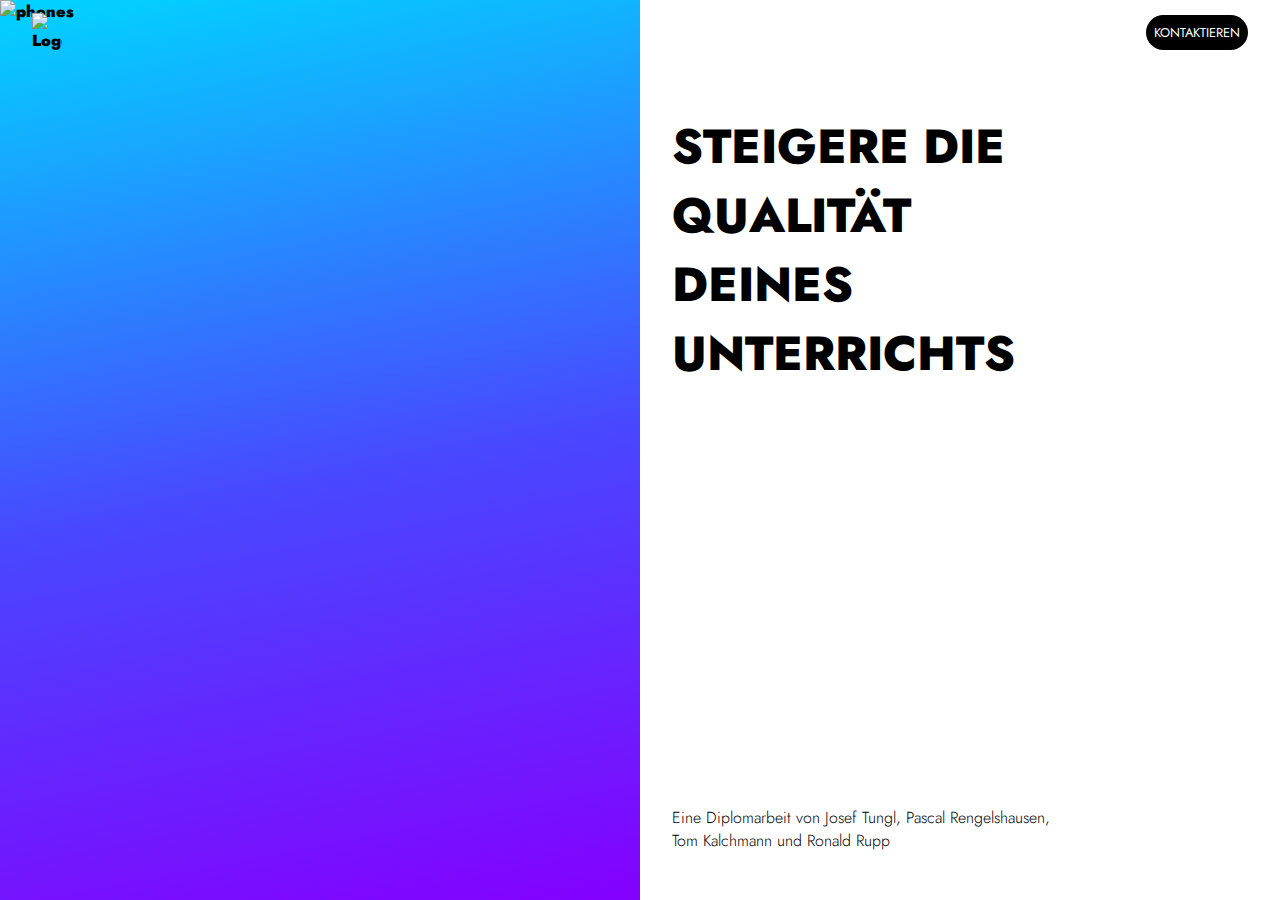
==== index.html @ 9eaa9b02 "corrected" ====
<!DOCTYPE html>
<html lang="en">
  <head>
    <meta charset="UTF-8" />
    <meta name="viewport" content="width=device-width, initial-scale=1.0" />
    <link
      href="https://fonts.googleapis.com/css2?family=Jost:wght@100;200;300;400;500;600;800&display=swap"
      rel="stylesheet"
    />
    <link rel="icon" type="image/png" href="./images/favicon.ico" />
    <link rel="stylesheet" href="./stylesheets/style.css" />
    <title>CheckIt - Steigere die Qualität deines Unterrichts</title>
  </head>

  <body>
    <div class="container">
      <div class="header">
        <img src="./images/Element_1.svg" alt="Logo" width="30" />
        <a href="mailto:contact@noname.jetzt" class="contactBTN"
          >kontaktieren</a
        >
      </div>
      <div class="leftsection">
        <img
          src="./images/mockupIphones.png"
          class="product-img"
          alt="phones"
        />
      </div>
      <div class="rightsection">
        <h1 class="title">STEIGERE DIE QUALITÄT DEINES UNTERRICHTS</h1>
        <p class="text">
          Eine Diplomarbeit von Josef Tungl, Pascal Rengelshausen, Tom Kalchmann
          und Ronald Rupp
        </p>
      </div>
    </div>
  </body>
</html>
---- stylesheets/style.css ----
html{
  box-sizing: border-box;
}
*, *:before, *:after {
  box-sizing: inherit;
}
body {
  font-family: "Jost", sans-serif;
  font-weight: 900;
  margin: 0px;
}
.container{
 display: flex;
 flex-wrap: wrap;
}
.header{
  position: absolute;
  width: 100%;
  height: 4rem;
  top: 0px;
  display: flex;
  align-items: center;
  padding: 0px 2rem;
  justify-content: space-between;
}
.contactBTN{
  background-color: black;
  padding: 0.5rem;
  border-radius: 20px;
  color: white;
  text-transform: uppercase;
  text-decoration: none;
  font-size: 0.8rem;
  font-weight: 400;
}
.title{
  max-width: 70%;
  font-weight: 800;
  margin-top: 5rem;
  font-size: 3rem;
}
.product-img {
  width: 100%;
  height: 100%;
  object-fit: contain;
}
.leftsection {
  display: flex;
  width: 50%;
  height: 100vh;
  background: linear-gradient(
    349deg,
    rgba(132, 0, 255, 1) 0%,
    rgba(72, 72, 255, 1) 47%,
    rgba(0, 212, 255, 1) 100%
  );
}
.rightsection {
  display: flex;
  flex-direction: column;
  justify-content: space-between;
  width: 50%;
  padding: 2rem;
  height: 100vh;
}
.text {
  font-weight: 300;
  max-width: 70%;
}

@media only screen and (max-width: 768px) {
  .leftsection {
    display: flex;
    width: 100%;
    flex: none;
    height: 50vh;
  }
  .rightsection {
    width: 100%;
    height: 50vh;
  }
  .title{
    font-size: 2rem;
  }
}
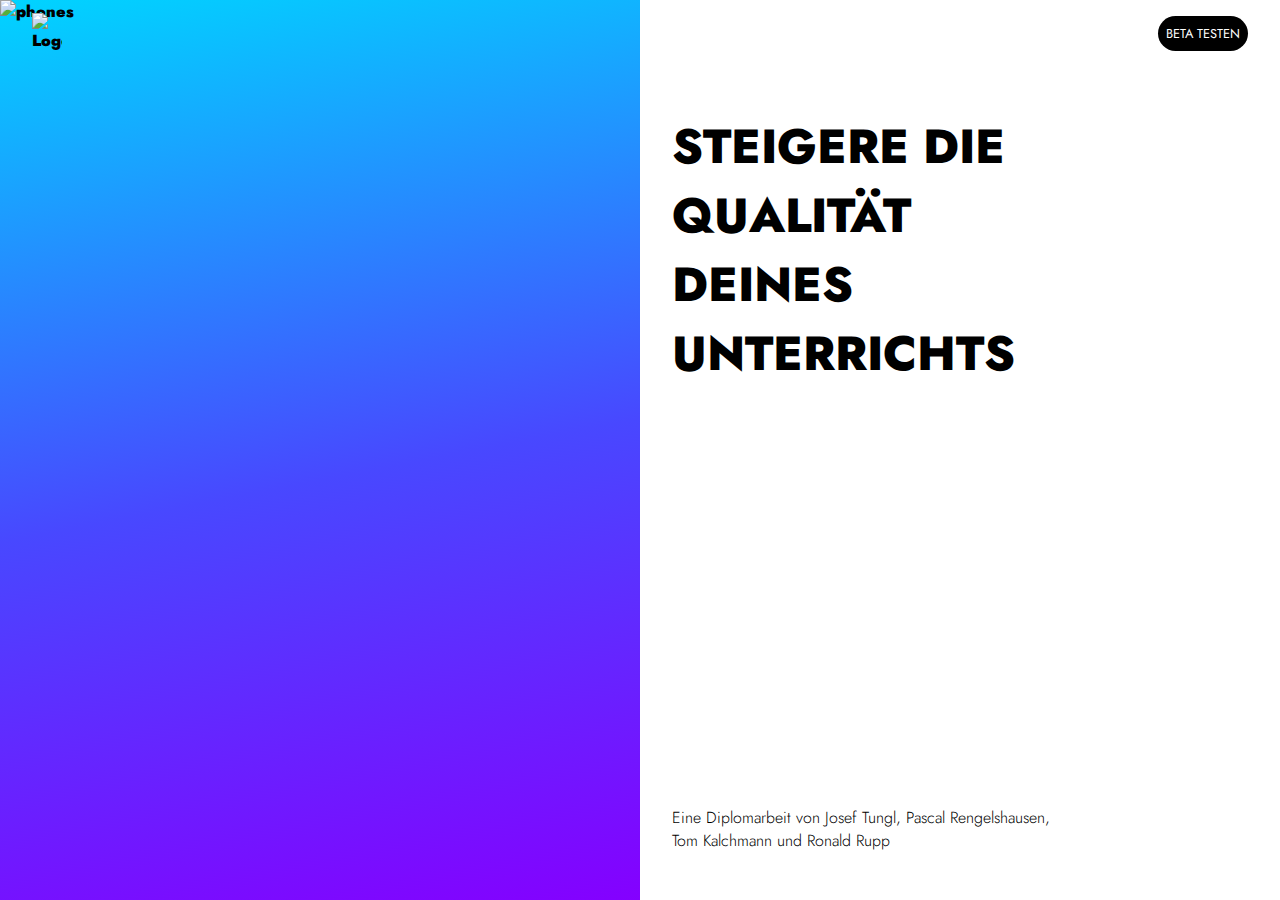
==== commit 96968684: "added "beta testen" btn" ====
--- a/index.html
+++ b/index.html
@@ -16,9 +16,14 @@
     <div class="container">
       <div class="header">
         <img src="./images/Element_1.svg" alt="Logo" width="30" />
-        <a href="mailto:contact@noname.jetzt" class="contactBTN"
-          >kontaktieren</a
-        >
+        <div>
+          <a
+            href="mailto:contact@noname.jetzt"
+            class="contactBTN contactBTN-outline"
+            >kontaktieren</a
+          >
+          <a href="https://noname.jetzt" class="contactBTN">BETA testen</a>
+        </div>
       </div>
       <div class="leftsection">
         <img
--- a/stylesheets/style.css
+++ b/stylesheets/style.css
@@ -32,6 +32,9 @@
   text-decoration: none;
   font-size: 0.8rem;
   font-weight: 400;
+}
+.contactBTN-outline{
+  background-color: transparent;
 }
 .title{
   max-width: 70%;
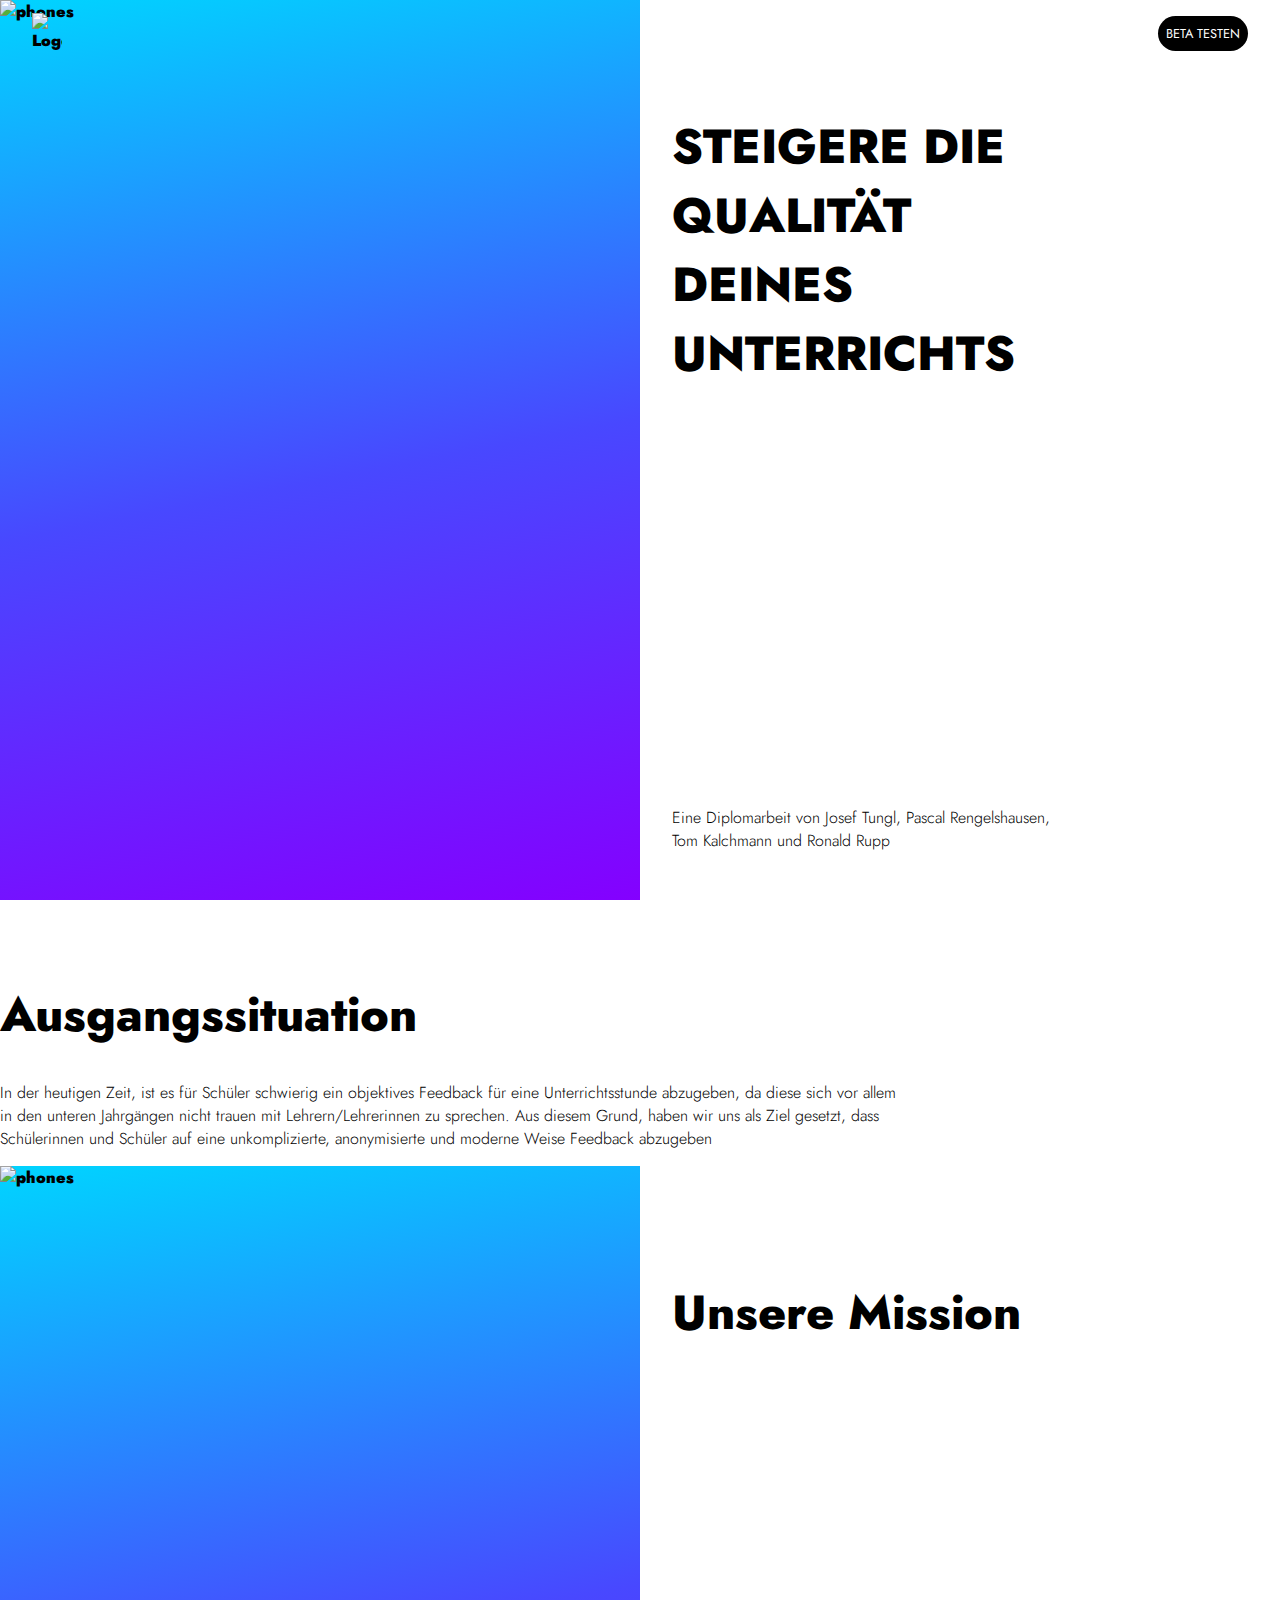
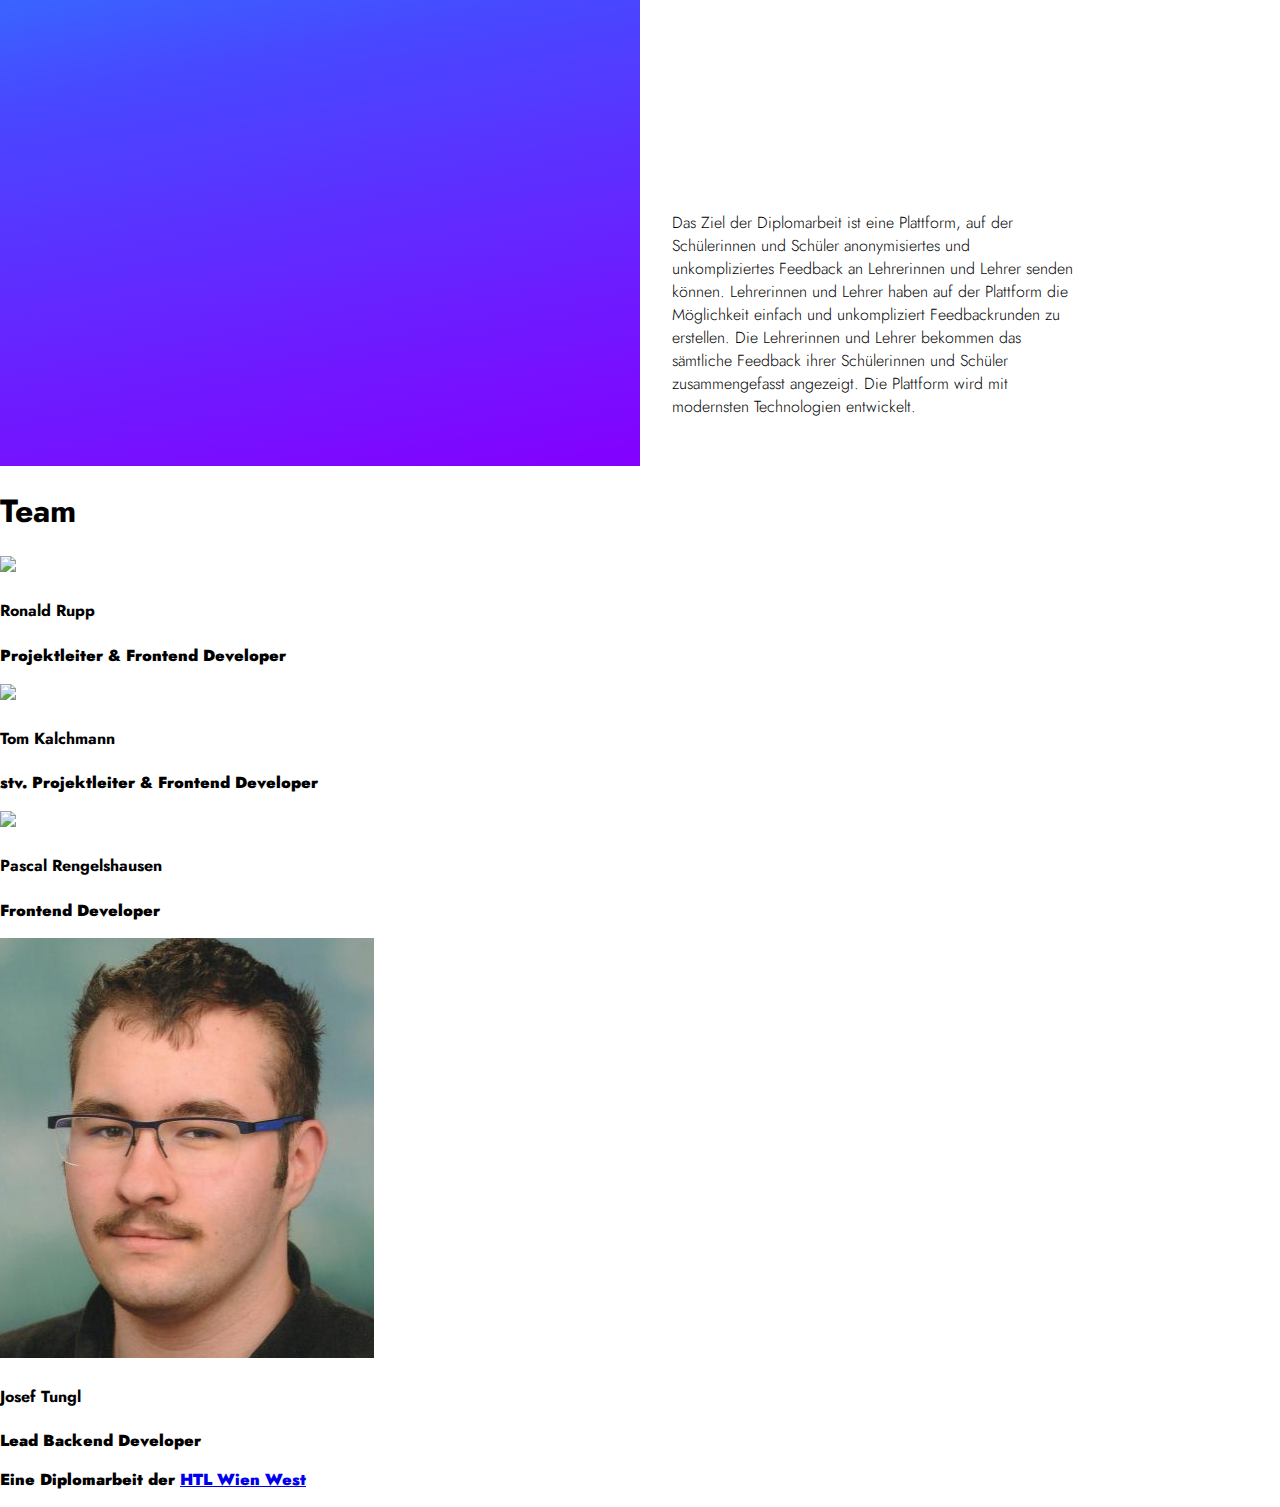
==== commit 3cc13a70: "modified josef's picture" ====
--- a/index.html
+++ b/index.html
@@ -40,5 +40,74 @@
         </p>
       </div>
     </div>
+    <div class="only-text">
+      <h1 class="title">Ausgangssituation</h1>
+      <p class="text">
+        In der heutigen Zeit, ist es für Schüler schwierig ein objektives
+        Feedback für eine Unterrichtsstunde abzugeben, da diese sich vor allem
+        in den unteren Jahrgängen nicht trauen mit Lehrern/Lehrerinnen zu
+        sprechen. Aus diesem Grund, haben wir uns als Ziel gesetzt, dass
+        Schülerinnen und Schüler auf eine unkomplizierte, anonymisierte und
+        moderne Weise Feedback abzugeben
+      </p>
+    </div>
+    <div class="container">
+      <div class="leftsection non-lin">
+        <img
+          src="./images/iphone_flying-removebg.png"
+          class="product-img"
+          alt="phones"
+        />
+      </div>
+      <div class="rightsection">
+        <h1 class="title">Unsere Mission</h1>
+        <p class="text">
+          Das Ziel der Diplomarbeit ist eine Plattform, auf der Schülerinnen und
+          Schüler anonymisiertes und unkompliziertes Feedback an Lehrerinnen und
+          Lehrer senden können. Lehrerinnen und Lehrer haben auf der Plattform
+          die Möglichkeit einfach und unkompliziert Feedbackrunden zu erstellen.
+          Die Lehrerinnen und Lehrer bekommen das sämtliche Feedback ihrer
+          Schülerinnen und Schüler zusammengefasst angezeigt. Die Plattform wird
+          mit modernsten Technologien entwickelt.
+        </p>
+      </div>
+    </div>
+    <div class="team">
+      <h1>Team</h1>
+      <div class="team-container">
+        <div class="team-item">
+          <img
+            src="https://lh3.googleusercontent.com/a-/AOh14GjMAvOYKv9DfyBpfC9-8V48QbS8tJQeGuQte1y7=s192-c-rg"
+            class="team-pic"
+          />
+          <h4 class="name">Ronald Rupp</h4>
+          <p class="role">Projektleiter & Frontend Developer</p>
+        </div>
+        <div class="team-item">
+          <img src="https://cdn.discordapp.com/emojis/545990824920481815.png?v=1" class="team-pic" />
+          <h4 class="name">Tom Kalchmann</h4>
+          <p class="role">stv. Projektleiter & Frontend Developer</p>
+        </div>
+        <div class="team-item">
+          <img src="images/PHOTO-2020-11-02-16-17-59.jpg" class="team-pic" />
+          <h4 class="name">Pascal Rengelshausen</h4>
+          <p class="role">Frontend Developer</p>
+        </div>
+        <div class="team-item">
+          <img
+            src="images/unknown-user.png"
+            class="team-pic"
+          />
+          <h4 class="name">Josef Tungl</h4>
+          <p class="role">Lead Backend Developer</p>
+        </div>
+      </div>
+    </div>
+    <div class="school">
+      <p>
+        Eine Diplomarbeit der
+        <a href="https://htlwienwest.at" target="_blank">HTL Wien West</a>
+      </p>
+    </div>
   </body>
 </html>
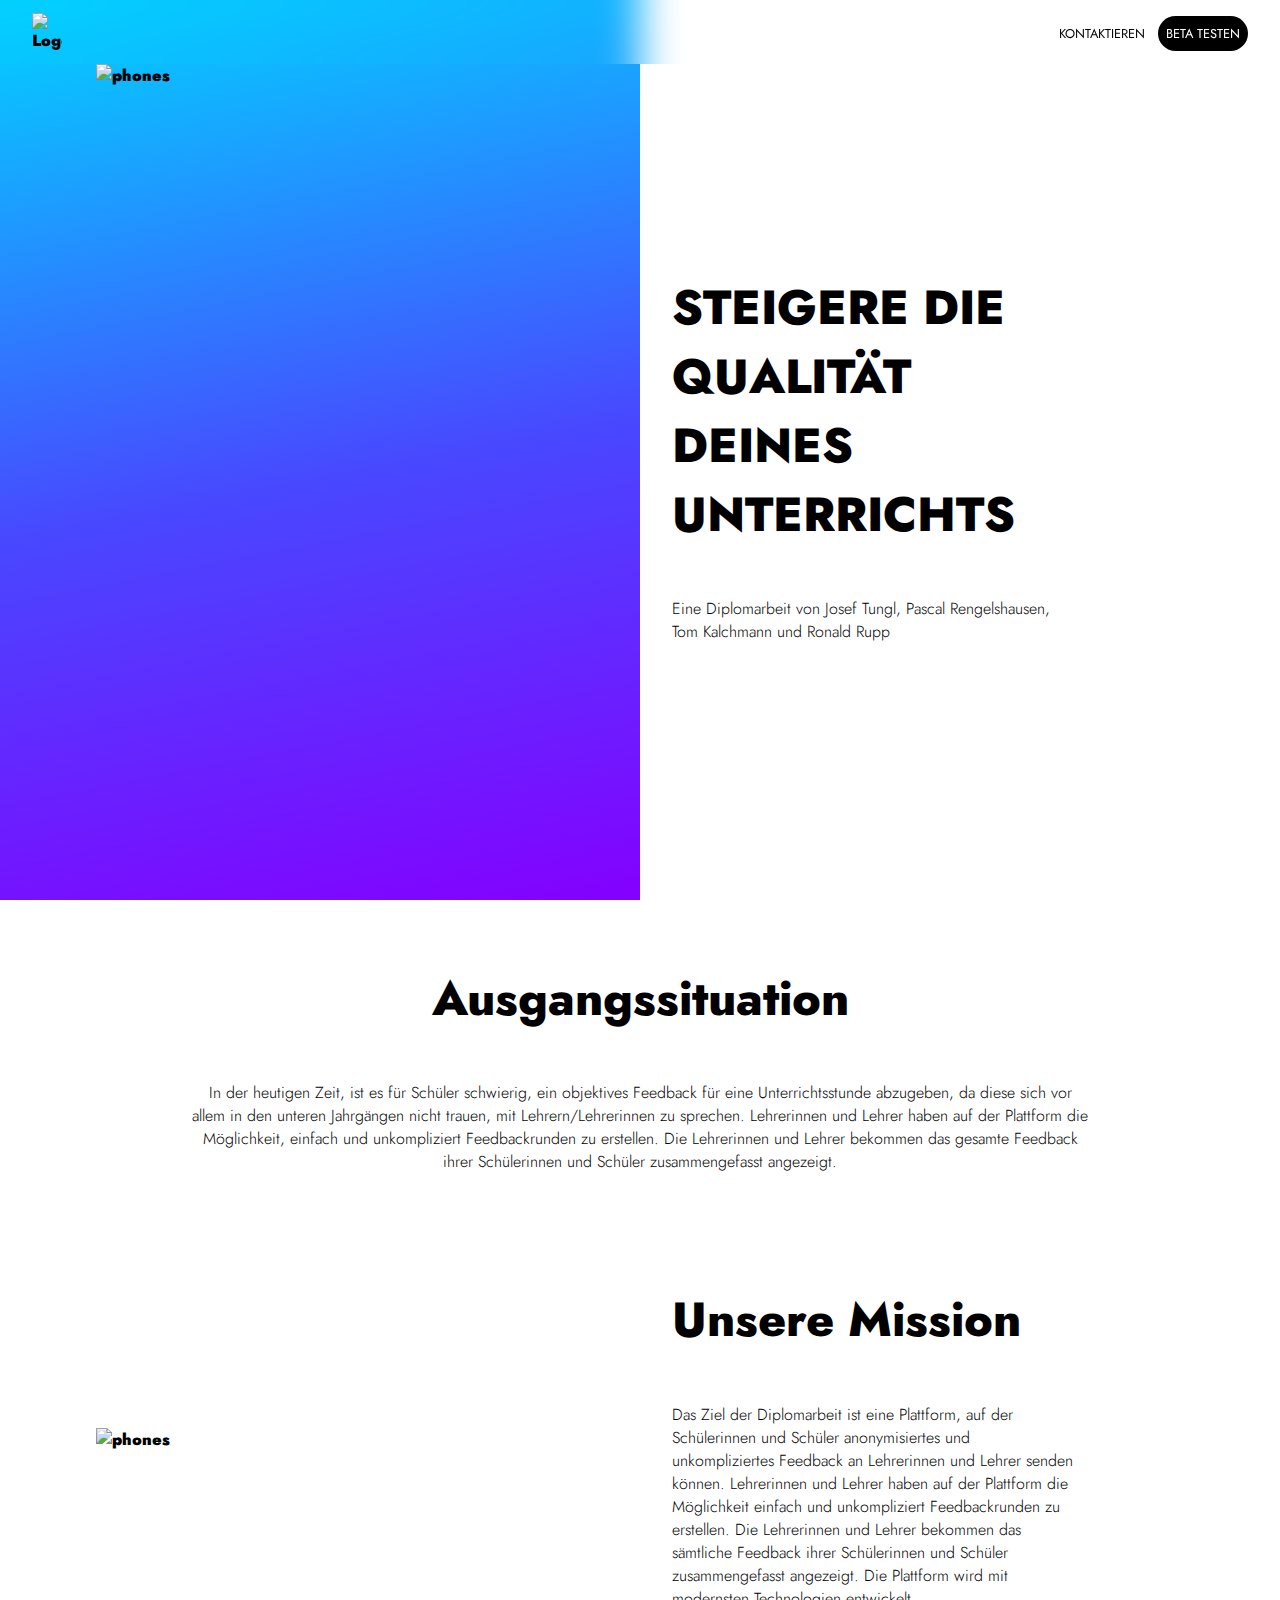
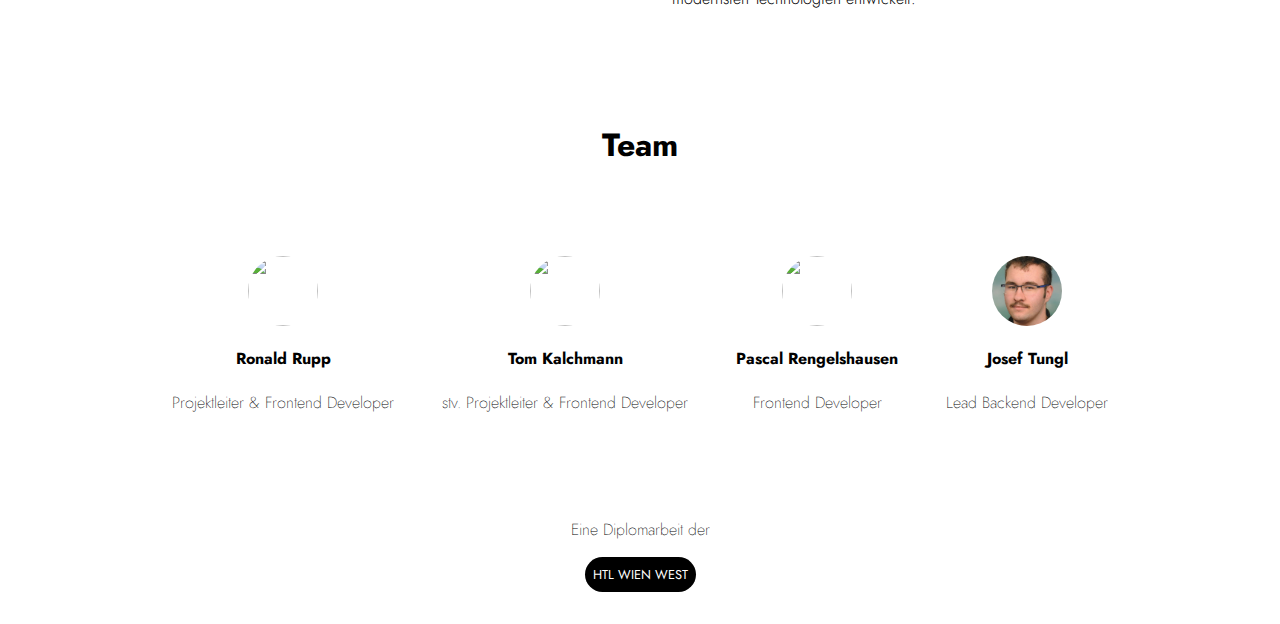
==== commit 79d0ad3a: "modified" ====
--- a/index.html
+++ b/index.html
@@ -25,7 +25,7 @@
           <a href="https://noname.jetzt" class="contactBTN">BETA testen</a>
         </div>
       </div>
-      <div class="leftsection">
+      <div class="leftsection" style="padding-top: 4rem">
         <img
           src="./images/mockupIphones.png"
           class="product-img"
@@ -43,23 +43,24 @@
     <div class="only-text">
       <h1 class="title">Ausgangssituation</h1>
       <p class="text">
-        In der heutigen Zeit, ist es für Schüler schwierig ein objektives
+        In der heutigen Zeit, ist es für Schüler schwierig, ein objektives
         Feedback für eine Unterrichtsstunde abzugeben, da diese sich vor allem
-        in den unteren Jahrgängen nicht trauen mit Lehrern/Lehrerinnen zu
-        sprechen. Aus diesem Grund, haben wir uns als Ziel gesetzt, dass
-        Schülerinnen und Schüler auf eine unkomplizierte, anonymisierte und
-        moderne Weise Feedback abzugeben
+        in den unteren Jahrgängen nicht trauen, mit Lehrern/Lehrerinnen zu
+        sprechen. Lehrerinnen und Lehrer haben auf der Plattform die
+        Möglichkeit, einfach und unkompliziert Feedbackrunden zu erstellen. Die
+        Lehrerinnen und Lehrer bekommen das gesamte Feedback ihrer Schülerinnen
+        und Schüler zusammengefasst angezeigt.
       </p>
     </div>
     <div class="container">
-      <div class="leftsection non-lin">
+      <div class="leftsection non-lin sm">
         <img
           src="./images/iphone_flying-removebg.png"
           class="product-img"
           alt="phones"
         />
       </div>
-      <div class="rightsection">
+      <div class="rightsection sm">
         <h1 class="title">Unsere Mission</h1>
         <p class="text">
           Das Ziel der Diplomarbeit ist eine Plattform, auf der Schülerinnen und
@@ -84,7 +85,10 @@
           <p class="role">Projektleiter & Frontend Developer</p>
         </div>
         <div class="team-item">
-          <img src="https://cdn.discordapp.com/emojis/545990824920481815.png?v=1" class="team-pic" />
+          <img
+            src="https://cdn.discordapp.com/emojis/545990824920481815.png?v=1"
+            class="team-pic"
+          />
           <h4 class="name">Tom Kalchmann</h4>
           <p class="role">stv. Projektleiter & Frontend Developer</p>
         </div>
@@ -94,20 +98,15 @@
           <p class="role">Frontend Developer</p>
         </div>
         <div class="team-item">
-          <img
-            src="images/unknown-user.png"
-            class="team-pic"
-          />
+          <img src="images/unknown-user.png" class="team-pic" />
           <h4 class="name">Josef Tungl</h4>
           <p class="role">Lead Backend Developer</p>
         </div>
       </div>
     </div>
     <div class="school">
-      <p>
-        Eine Diplomarbeit der
-        <a href="https://htlwienwest.at" target="_blank">HTL Wien West</a>
-      </p>
+      <p>Eine Diplomarbeit der</p>
+      <a href="https://htlwienwest.at" class="contactBTN">HTL Wien West</a>
     </div>
   </body>
 </html>
--- a/stylesheets/style.css
+++ b/stylesheets/style.css
@@ -1,20 +1,25 @@
-html{
+html {
   box-sizing: border-box;
 }
-*, *:before, *:after {
+*,
+*:before,
+*:after {
   box-sizing: inherit;
 }
 body {
   font-family: "Jost", sans-serif;
   font-weight: 900;
   margin: 0px;
+  font-size: 16px;
 }
-.container{
- display: flex;
- flex-wrap: wrap;
+.container {
+  display: flex;
+  flex-wrap: wrap;
+  justify-content: center;
+  align-items: center;
 }
-.header{
-  position: absolute;
+.header {
+  position: fixed;
   width: 100%;
   height: 4rem;
   top: 0px;
@@ -22,8 +27,10 @@
   align-items: center;
   padding: 0px 2rem;
   justify-content: space-between;
+  backdrop-filter: blur(20px);
+  -webkit-backdrop-filter: blur(20px);
 }
-.contactBTN{
+.contactBTN {
   background-color: black;
   padding: 0.5rem;
   border-radius: 20px;
@@ -33,22 +40,24 @@
   font-size: 0.8rem;
   font-weight: 400;
 }
-.contactBTN-outline{
+.contactBTN-outline {
   background-color: transparent;
+  color: black
 }
-.title{
+.title {
   max-width: 70%;
   font-weight: 800;
-  margin-top: 5rem;
   font-size: 3rem;
 }
 .product-img {
-  width: 100%;
+  width: 70%;
   height: 100%;
   object-fit: contain;
 }
 .leftsection {
   display: flex;
+  justify-content: center;
+  align-items: center;
   width: 50%;
   height: 100vh;
   background: linear-gradient(
@@ -61,7 +70,7 @@
 .rightsection {
   display: flex;
   flex-direction: column;
-  justify-content: space-between;
+  justify-content: center;
   width: 50%;
   padding: 2rem;
   height: 100vh;
@@ -70,19 +79,78 @@
   font-weight: 300;
   max-width: 70%;
 }
-
+.team {
+  width: 100%;
+  text-align: center;
+  margin-top: 4rem;
+}
+.team-container {
+  display: flex;
+  justify-content: center;
+  align-items: center;
+  flex-wrap: wrap;
+  margin: 4rem 0rem;
+  text-align: center;
+}
+.team-pic {
+  width: 70px;
+  height: 70px;
+  object-fit: cover;
+  margin: 0rem 1.5rem;
+  border-radius: 10rem;
+}
+.school {
+  width: 100%;
+  margin: 2rem 0rem;
+  display: flex;
+  flex-direction: column;
+  justify-content: center;
+  text-align: center;
+  font-weight: 200;
+  align-items: center;
+}
+.sm {
+  height: 100%;
+}
+.only-text {
+  text-align: center;
+  margin: 2rem auto;
+  display: flex;
+  flex-direction: column;
+  align-items: center;
+  justify-content: center;
+}
+.team-item {
+  display: flex;
+  flex-direction: column;
+  align-items: center;
+  margin: 1.5rem;
+}
+.role {
+  font-weight: 200;
+  margin: 0;
+}
+.non-lin {
+  background: transparent;
+}
 @media only screen and (max-width: 768px) {
   .leftsection {
     display: flex;
     width: 100%;
+    height: 100%;
     flex: none;
-    height: 50vh;
+    justify-content: center;
   }
   .rightsection {
     width: 100%;
-    height: 50vh;
+    text-align: center;
+    align-items: center;
+    height: 100%;
   }
-  .title{
+  .title {
     font-size: 2rem;
   }
+  .product-img {
+    width: 90%;
+  }
 }
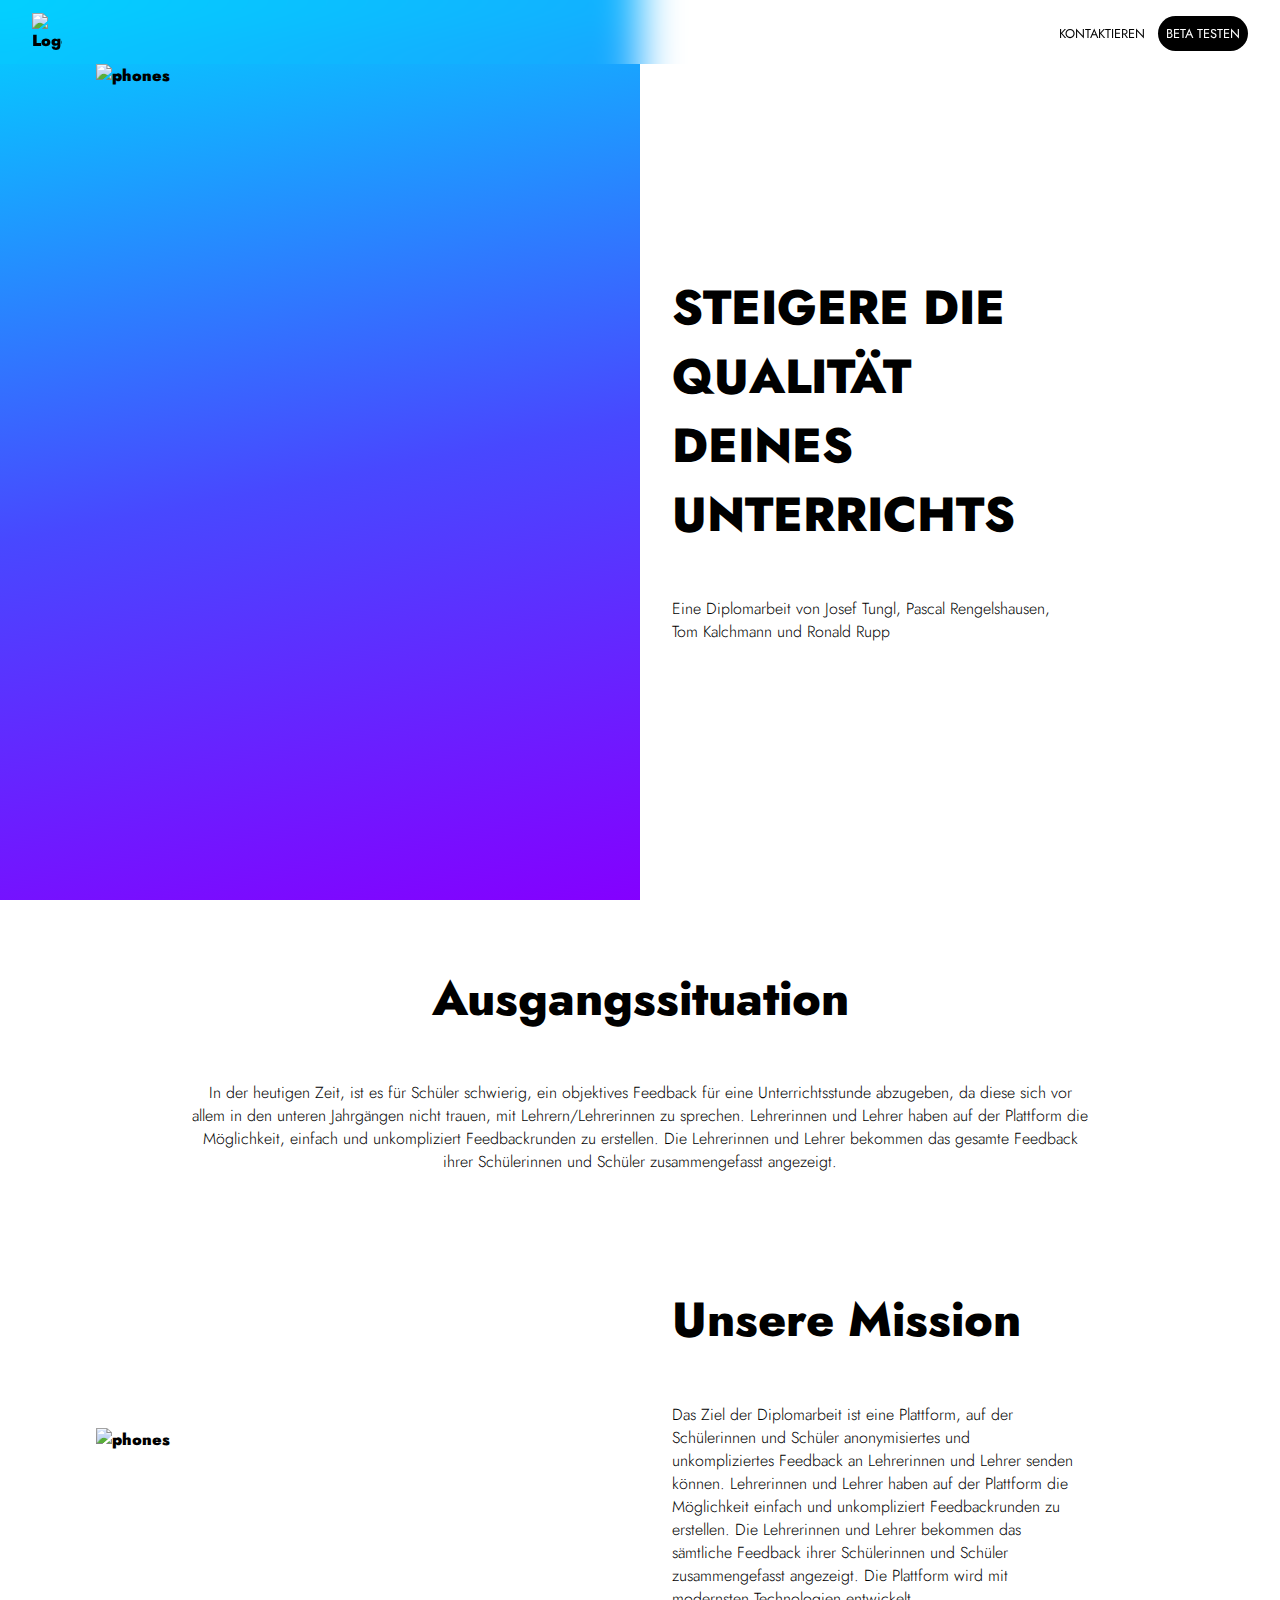
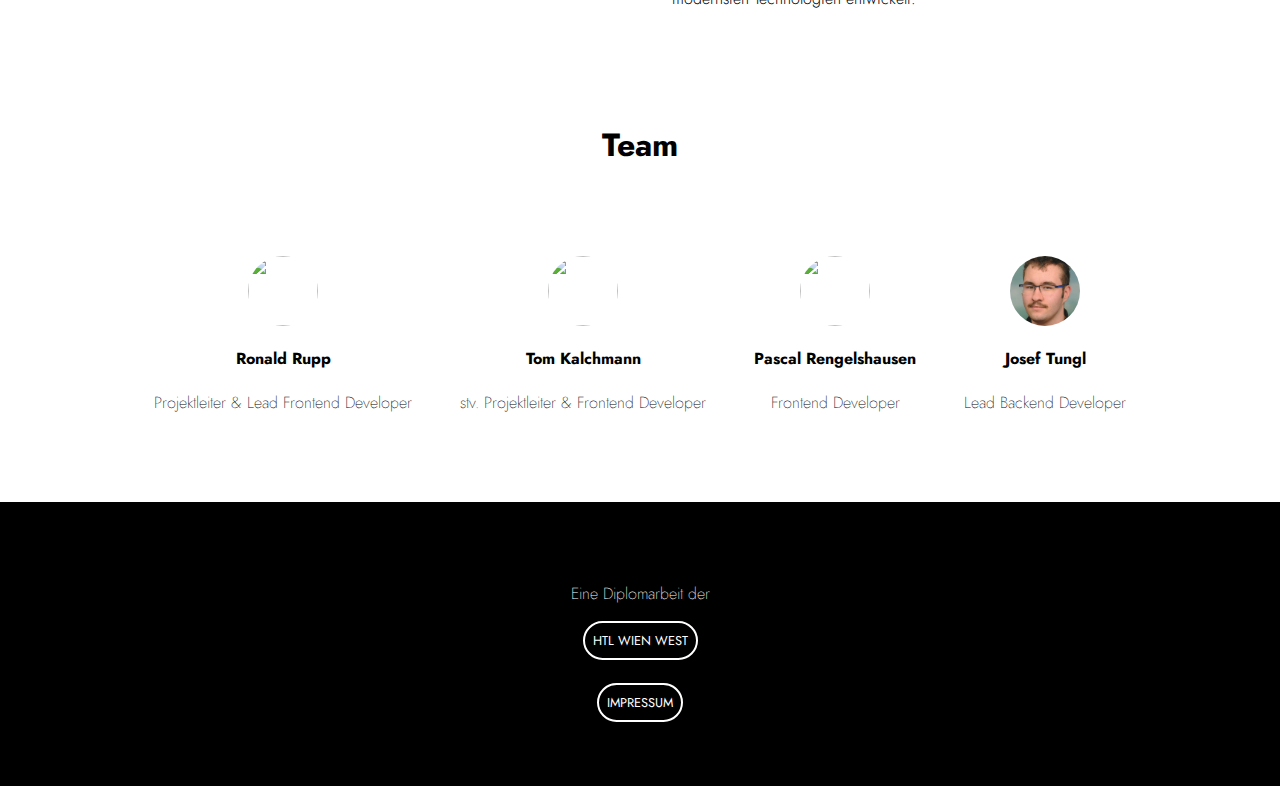
==== commit 8aac1cdd: "added Impressum" ====
--- a/index.html
+++ b/index.html
@@ -15,7 +15,7 @@
   <body>
     <div class="container">
       <div class="header">
-        <img src="./images/Element_1.svg" alt="Logo" width="30" />
+        <img src="./images/logo_black.svg" alt="Logo" width="30" />
         <div>
           <a
             href="mailto:contact@noname.jetzt"
@@ -82,11 +82,11 @@
             class="team-pic"
           />
           <h4 class="name">Ronald Rupp</h4>
-          <p class="role">Projektleiter & Frontend Developer</p>
+          <p class="role">Projektleiter & Lead Frontend Developer</p>
         </div>
         <div class="team-item">
           <img
-            src="https://cdn.discordapp.com/emojis/545990824920481815.png?v=1"
+            src="https://cdn.discordapp.com/attachments/545296219748958208/773530113651245067/IMG-20200930-WA0027.jpg"
             class="team-pic"
           />
           <h4 class="name">Tom Kalchmann</h4>
@@ -104,9 +104,11 @@
         </div>
       </div>
     </div>
-    <div class="school">
+    <div class="school ">
       <p>Eine Diplomarbeit der</p>
-      <a href="https://htlwienwest.at" class="contactBTN">HTL Wien West</a>
+      <a href="https://htlwienwest.at" class="contactBTN btnw">HTL Wien West</a>
+<br>
+      <a href="./impressum.html" class="contactBTN btnw">Impressum</a>
     </div>
   </body>
 </html>
--- a/stylesheets/style.css
+++ b/stylesheets/style.css
@@ -42,7 +42,7 @@
 }
 .contactBTN-outline {
   background-color: transparent;
-  color: black
+  color: black;
 }
 .title {
   max-width: 70%;
@@ -101,16 +101,27 @@
 }
 .school {
   width: 100%;
-  margin: 2rem 0rem;
+  padding: 4rem 0rem;
   display: flex;
   flex-direction: column;
   justify-content: center;
   text-align: center;
   font-weight: 200;
   align-items: center;
+  background-color: black;
+  color: white;
 }
 .sm {
   height: 100%;
+}
+.btnw {
+  color: white;
+  border: 2px solid white;
+  transition: 0.4s;
+}
+.btnw:hover {
+  color: black;
+  background-color: white;
 }
 .only-text {
   text-align: center;
@@ -133,6 +144,14 @@
 .non-lin {
   background: transparent;
 }
+.impressum-text {
+  font-weight: 300;
+  max-width: 70%;
+  text-align: -webkit-auto;
+}
+.text-p {
+  text-align: justify;
+}
 @media only screen and (max-width: 768px) {
   .leftsection {
     display: flex;
